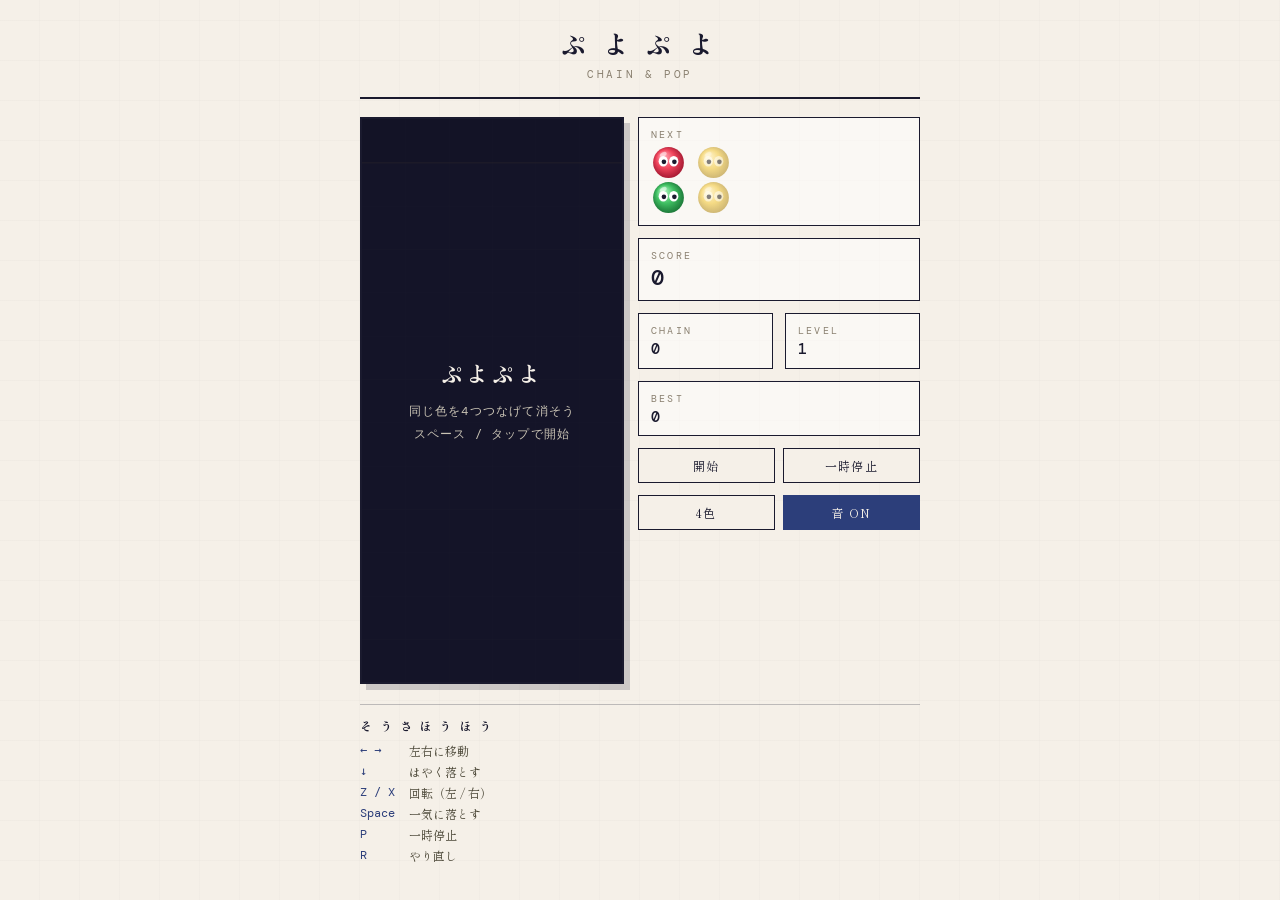
==== puyo.html @ 275ae262 "ぷよぷよをブラウザゲームとして追加 単体で動く puyo.html を追加。6x12 のフィールド（上部に1行の せり上がり領域）で、同色4つ以上の連結を消す標準的なルールを実装。  - 落下ぷよの移" ====
<!DOCTYPE html>
<html lang="ja">
<head>
<meta charset="UTF-8">
<meta name="viewport" content="width=device-width, initial-scale=1.0, user-scalable=no">
<title>ぷよぷよ｜M's 羅針盤</title>
<style>
  @import url('https://fonts.googleapis.com/css2?family=Shippori+Mincho:wght@600;800&family=DM+Mono:wght@400;500&display=swap');

  :root {
    --ink: #1a1a2e;
    --paper: #f5f0e8;
    --gold: #c9963a;
    --indigo: #2c3e7a;
    --muted: #8a8070;
    --field: #141428;
  }

  * { margin: 0; padding: 0; box-sizing: border-box; -webkit-tap-highlight-color: transparent; }

  body {
    font-family: 'Shippori Mincho', serif;
    background: var(--paper);
    color: var(--ink);
    min-height: 100vh;
    padding: 16px 12px 32px;
    overflow-x: hidden;
    touch-action: manipulation;
  }

  body::before {
    content: '';
    position: fixed;
    inset: 0;
    background-image:
      repeating-linear-gradient(0deg, transparent, transparent 39px, rgba(26,26,46,0.04) 40px),
      repeating-linear-gradient(90deg, transparent, transparent 39px, rgba(26,26,46,0.03) 40px);
    pointer-events: none;
    z-index: 0;
  }

  .container { max-width: 560px; margin: 0 auto; position: relative; z-index: 1; }

  .header { text-align: center; padding: 8px 0 16px; border-bottom: 2px solid var(--ink); margin-bottom: 18px; }
  .header h1 { font-size: 26px; font-weight: 800; letter-spacing: 0.18em; }
  .header p { font-size: 11px; color: var(--muted); letter-spacing: 0.24em; margin-top: 6px; font-family: 'DM Mono', monospace; }

  .stage { display: flex; gap: 14px; align-items: flex-start; justify-content: center; }

  .field-wrap {
    position: relative;
    flex: 0 0 auto;
    width: min(58vw, 264px);
    border: 2px solid var(--ink);
    background: var(--field);
    box-shadow: 6px 6px 0 rgba(26,26,46,0.18);
  }
  #field { display: block; width: 100%; height: auto; }

  .overlay {
    position: absolute; inset: 0;
    display: none;
    flex-direction: column; align-items: center; justify-content: center;
    gap: 12px;
    background: rgba(20,20,40,0.86);
    color: var(--paper);
    text-align: center;
    padding: 16px;
  }
  .overlay.show { display: flex; }
  .overlay h2 { font-size: 22px; letter-spacing: 0.16em; font-weight: 800; }
  .overlay .sub { font-size: 12px; font-family: 'DM Mono', monospace; color: #c9c3b4; letter-spacing: 0.1em; line-height: 1.9; }

  .panel { flex: 1 1 auto; min-width: 130px; display: flex; flex-direction: column; gap: 12px; }

  .card { border: 1.5px solid var(--ink); background: rgba(255,255,255,0.5); padding: 10px 12px; }
  .card .label { font-size: 10px; letter-spacing: 0.22em; color: var(--muted); font-family: 'DM Mono', monospace; margin-bottom: 4px; }
  .card .value { font-size: 22px; font-family: 'DM Mono', monospace; font-weight: 500; line-height: 1.1; }
  .card .value.small { font-size: 15px; }

  .next-card { display: flex; align-items: center; gap: 12px; }
  #next { display: block; }

  .row2 { display: flex; gap: 12px; }
  .row2 .card { flex: 1; }

  .btns { display: flex; gap: 8px; flex-wrap: wrap; }
  button {
    font-family: 'Shippori Mincho', serif;
    font-size: 12px; letter-spacing: 0.12em;
    border: 1.5px solid var(--ink); background: var(--paper); color: var(--ink);
    padding: 8px 10px; cursor: pointer; flex: 1;
    transition: background 0.15s, color 0.15s;
  }
  button:hover { background: var(--ink); color: var(--paper); }
  button:active { transform: translateY(1px); }
  button.on { background: var(--indigo); color: var(--paper); border-color: var(--indigo); }

  /* タッチ操作パッド */
  .pad { display: none; margin-top: 18px; gap: 8px; }
  .pad button { font-size: 16px; padding: 14px 0; }
  .pad .wide { flex: 1.4; }
  @media (hover: none), (max-width: 520px) { .pad { display: flex; } }

  @media (max-width: 430px) {
    .stage { gap: 10px; }
    .field-wrap { width: min(54vw, 240px); }
    .panel { min-width: 0; gap: 8px; }
    .card { padding: 8px 9px; }
    .card .label { font-size: 9px; letter-spacing: 0.14em; }
    .card .value { font-size: 19px; }
    .card .value.small { font-size: 14px; }
    .row2 { gap: 8px; }
    button { padding: 7px 4px; font-size: 11px; letter-spacing: 0.06em; }
  }

  .help { margin-top: 20px; border-top: 1px solid rgba(26,26,46,0.25); padding-top: 12px; }
  .help h3 { font-size: 12px; letter-spacing: 0.2em; margin-bottom: 8px; }
  .help dl { display: grid; grid-template-columns: auto 1fr; gap: 4px 14px; font-size: 12px; color: #4a4636; }
  .help dt { font-family: 'DM Mono', monospace; color: var(--indigo); white-space: nowrap; }
</style>
</head>
<body>
<div class="container">
  <div class="header">
    <h1>ぷ よ ぷ よ</h1>
    <p>CHAIN &amp; POP</p>
  </div>

  <div class="stage">
    <div class="field-wrap">
      <canvas id="field"></canvas>
      <div class="overlay show" id="overlay">
        <h2 id="ovTitle">ぷよぷよ</h2>
        <div class="sub" id="ovSub">同じ色を4つつなげて消そう<br>スペース / タップで開始</div>
      </div>
    </div>

    <div class="panel">
      <div class="card next-card">
        <div>
          <div class="label">NEXT</div>
          <canvas id="next"></canvas>
        </div>
      </div>
      <div class="card">
        <div class="label">SCORE</div>
        <div class="value" id="score">0</div>
      </div>
      <div class="row2">
        <div class="card">
          <div class="label">CHAIN</div>
          <div class="value small" id="chain">0</div>
        </div>
        <div class="card">
          <div class="label">LEVEL</div>
          <div class="value small" id="level">1</div>
        </div>
      </div>
      <div class="card">
        <div class="label">BEST</div>
        <div class="value small" id="best">0</div>
      </div>
      <div class="btns">
        <button id="btnStart">開始</button>
        <button id="btnPause">一時停止</button>
      </div>
      <div class="btns">
        <button id="btnColors">4色</button>
        <button id="btnSound">音 ON</button>
      </div>
    </div>
  </div>

  <div class="pad">
    <button data-act="left">←</button>
    <button data-act="rotL">↺</button>
    <button data-act="rotR">↻</button>
    <button data-act="right">→</button>
    <button data-act="drop" class="wide">▼</button>
  </div>

  <div class="help">
    <h3>そ う さ ほ う ほ う</h3>
    <dl>
      <dt>← →</dt><dd>左右に移動</dd>
      <dt>↓</dt><dd>はやく落とす</dd>
      <dt>Z / X</dt><dd>回転（左 / 右）</dd>
      <dt>Space</dt><dd>一気に落とす</dd>
      <dt>P</dt><dd>一時停止</dd>
      <dt>R</dt><dd>やり直し</dd>
    </dl>
  </div>
</div>

<script>
(() => {
  'use strict';

  // ---------------------------------------------------------------- 定数
  const COLS = 6;
  const ROWS = 13;          // 0 行目はせり上がり領域（ゲームオーバー判定の外）
  const SPAWN_X = 2;
  const NEXT_LEN = 2;

  const POP_MS = 420;       // ぷよが消えるアニメーション
  const FALL_SPEED = 26;    // 連鎖落下の速さ（セル/秒）
  const LOCK_MS = 500;      // 接地してから固定されるまでの猶予
  const SOFT_MULT = 20;     // 下キーでの落下倍率

  const DIRS = [ {x:0,y:-1}, {x:1,y:0}, {x:0,y:1}, {x:-1,y:0} ]; // 上右下左

  const COLORS = [
    null,
    { base:'#f0455c', dark:'#98122b', light:'#ff9aa8' }, // 赤
    { base:'#3fbf62', dark:'#166b31', light:'#9ff0b4' }, // 緑
    { base:'#4a86f2', dark:'#1a45a8', light:'#a8c8ff' }, // 青
    { base:'#f0c22a', dark:'#9c7405', light:'#ffe89a' }, // 黄
    { base:'#ac5ce4', dark:'#5f2196', light:'#dfb0ff' }  // 紫
  ];

  // 連鎖ボーナス（連鎖数 - 1 で参照）
  const CHAIN_POWER = [0,8,16,32,64,96,128,160,192,224,256,288,320,352,384,416,448,480,512];
  const COLOR_BONUS = [0,3,6,12,24];                     // 同時に消えた色数 - 1
  const GROUP_BONUS = [0,2,3,4,5,6,7,10];                // 4個消しからの超過分

  // ---------------------------------------------------------------- DOM
  const fieldCv = document.getElementById('field');
  const fctx = fieldCv.getContext('2d');
  const nextCv = document.getElementById('next');
  const nctx = nextCv.getContext('2d');
  const overlay = document.getElementById('overlay');
  const ovTitle = document.getElementById('ovTitle');
  const ovSub = document.getElementById('ovSub');
  const elScore = document.getElementById('score');
  const elChain = document.getElementById('chain');
  const elLevel = document.getElementById('level');
  const elBest = document.getElementById('best');
  const btnStart = document.getElementById('btnStart');
  const btnPause = document.getElementById('btnPause');
  const btnColors = document.getElementById('btnColors');
  const btnSound = document.getElementById('btnSound');

  // ---------------------------------------------------------------- 状態
  let CELL = 34;
  let board = [];           // board[y][x] = 0 | 色番号
  let offset = [];          // 落下アニメーション用のピクセルずれ（負 = 上）
  let popping = [];         // popping[y][x] = true で消滅中

  let mode = 'ready';       // ready | play | resolve | pause | over
  let phase = 'drop';       // resolve 中の内訳: drop | pop
  let pair = null;          // { ax, ay, dir, a, b }
  let queue = [];
  let colorCount = 4;

  let score = 0, chain = 0, maxChain = 0, level = 1, placed = 0;
  let best = Number(localStorage.getItem('puyo.best') || 0);

  let fallTimer = 0, lockTimer = 0, popTimer = 0;
  let softDrop = false;
  let pausedBefore = null;  // 一時停止から戻る先
  let flash = [];           // 連鎖表示のポップアップ
  let soundOn = true;
  let lastTime = 0;

  // ---------------------------------------------------------------- 音
  let audioCtx = null;
  function beep(freq, dur, type, gain) {
    if (!soundOn) return;
    try {
      if (!audioCtx) audioCtx = new (window.AudioContext || window.webkitAudioContext)();
      if (audioCtx.state === 'suspended') audioCtx.resume();
      const osc = audioCtx.createOscillator();
      const g = audioCtx.createGain();
      osc.type = type || 'square';
      osc.frequency.value = freq;
      g.gain.setValueAtTime(gain || 0.05, audioCtx.currentTime);
      g.gain.exponentialRampToValueAtTime(0.0001, audioCtx.currentTime + dur);
      osc.connect(g); g.connect(audioCtx.destination);
      osc.start(); osc.stop(audioCtx.currentTime + dur);
    } catch (e) { /* 音が出せない環境は無視 */ }
  }

  // ---------------------------------------------------------------- 盤面
  function emptyGrid(fill) {
    return Array.from({ length: ROWS }, () => Array.from({ length: COLS }, () => fill));
  }

  function resetBoard() {
    board = emptyGrid(0);
    offset = emptyGrid(0);
    popping = emptyGrid(false);
  }

  function inField(x, y) { return x >= 0 && x < COLS && y >= 0 && y < ROWS; }

  function pairCells(ax, ay, dir) {
    const o = DIRS[dir];
    return [ { x: ax, y: ay }, { x: ax + o.x, y: ay + o.y } ];
  }

  function canPlace(ax, ay, dir) {
    for (const c of pairCells(ax, ay, dir)) {
      if (!inField(c.x, c.y)) return false;
      if (board[c.y][c.x]) return false;
    }
    return true;
  }

  // ---------------------------------------------------------------- ぷよ供給
  function randColor() { return 1 + Math.floor(Math.random() * colorCount); }

  function fillQueue() {
    while (queue.length < NEXT_LEN + 1) queue.push({ a: randColor(), b: randColor() });
  }

  function spawnPair() {
    fillQueue();
    const q = queue.shift();
    fillQueue();
    pair = { ax: SPAWN_X, ay: 1, dir: 0, a: q.a, b: q.b };
    fallTimer = 0;
    lockTimer = 0;
    softDrop = false;
    if (!canPlace(pair.ax, pair.ay, pair.dir)) { gameOver(); return; }
    mode = 'play';
    drawNext();
  }

  // ---------------------------------------------------------------- 操作
  function moveH(dx) {
    if (mode !== 'play' || !pair) return;
    if (canPlace(pair.ax + dx, pair.ay, pair.dir)) {
      pair.ax += dx;
      if (!canPlace(pair.ax, pair.ay + 1, pair.dir)) lockTimer = 0; // 接地猶予をリセット
      beep(440, 0.03, 'square', 0.03);
    }
  }

  function rotate(cw) {
    if (mode !== 'play' || !pair) return;
    const nd = (pair.dir + (cw ? 1 : 3)) % 4;
    const o = DIRS[nd];

    if (canPlace(pair.ax, pair.ay, nd)) {
      pair.dir = nd;
    } else if (canPlace(pair.ax - o.x, pair.ay - o.y, nd)) {
      // 壁蹴り・床蹴り：軸ぷよを子ぷよの反対側へ逃がす
      pair.ax -= o.x; pair.ay -= o.y; pair.dir = nd;
    } else if (canPlace(pair.ax, pair.ay, (pair.dir + 2) % 4)) {
      // 両側が塞がっていればクイックターン
      pair.dir = (pair.dir + 2) % 4;
    } else {
      return;
    }
    if (!canPlace(pair.ax, pair.ay + 1, pair.dir)) lockTimer = 0;
    beep(660, 0.04, 'square', 0.035);
  }

  function stepDown() {
    if (canPlace(pair.ax, pair.ay + 1, pair.dir)) { pair.ay++; return true; }
    return false;
  }

  function hardDrop() {
    if (mode !== 'play' || !pair) return;
    let n = 0;
    while (stepDown()) n++;
    score += n * 2;
    lockPair();
  }

  // ---------------------------------------------------------------- 固定と連鎖
  function lockPair() {
    for (const c of pairCells(pair.ax, pair.ay, pair.dir)) {
      const color = (c.x === pair.ax && c.y === pair.ay) ? pair.a : pair.b;
      if (inField(c.x, c.y)) board[c.y][c.x] = color;
    }
    pair = null;
    placed++;
    level = 1 + Math.floor(placed / 20);
    chain = 0;
    beep(200, 0.06, 'triangle', 0.05);
    mode = 'resolve';
    startFall();
  }

  // 各列を下に詰め、落下距離をアニメーション用のずれとして記録する
  function startFall() {
    let moved = false;
    for (let x = 0; x < COLS; x++) {
      let write = ROWS - 1;
      for (let y = ROWS - 1; y >= 0; y--) {
        if (!board[y][x]) continue;
        if (write !== y) {
          board[write][x] = board[y][x];
          board[y][x] = 0;
          offset[write][x] = offset[y][x] - (write - y) * CELL;
          offset[y][x] = 0;
          moved = true;
        }
        write--;
      }
    }
    phase = 'drop';
    if (!moved) settleFall();
  }

  function fallDone() {
    for (let y = 0; y < ROWS; y++) for (let x = 0; x < COLS; x++) if (offset[y][x] !== 0) return false;
    return true;
  }

  // 4つ以上つながった塊を探す
  function findGroups() {
    const seen = emptyGrid(false);
    const groups = [];
    for (let y = 0; y < ROWS; y++) {
      for (let x = 0; x < COLS; x++) {
        if (seen[y][x] || !board[y][x]) continue;
        const color = board[y][x];
        const stack = [[x, y]];
        const cells = [];
        seen[y][x] = true;
        while (stack.length) {
          const [cx, cy] = stack.pop();
          cells.push([cx, cy]);
          const nb = [[cx+1,cy],[cx-1,cy],[cx,cy+1],[cx,cy-1]];
          for (const [nx, ny] of nb) {
            if (!inField(nx, ny) || seen[ny][nx]) continue;
            if (board[ny][nx] !== color) continue;
            seen[ny][nx] = true;
            stack.push([nx, ny]);
          }
        }
        // 0 行目（せり上がり領域）だけの塊は消えない扱いにはせず、通常どおり判定する
        if (cells.length >= 4) groups.push({ color, cells });
      }
    }
    return groups;
  }

  // 落下が終わった時点で消える塊があるか調べる
  function settleFall() {
    const groups = findGroups();
    if (groups.length === 0) { endResolve(); return; }

    chain++;
    maxChain = Math.max(maxChain, chain);

    let cleared = 0;
    let groupBonus = 0;
    const colors = new Set();
    for (const g of groups) {
      cleared += g.cells.length;
      colors.add(g.color);
      const over = Math.min(g.cells.length - 4, GROUP_BONUS.length - 1);
      groupBonus += GROUP_BONUS[Math.max(0, over)];
      for (const [x, y] of g.cells) popping[y][x] = true;
    }

    const cp = CHAIN_POWER[Math.min(chain - 1, CHAIN_POWER.length - 1)];
    const cb = COLOR_BONUS[Math.min(colors.size - 1, COLOR_BONUS.length - 1)];
    const bonus = Math.max(1, Math.min(999, cp + cb + groupBonus));
    score += 10 * cleared * bonus;

    if (chain >= 2) addFlash(chain + ' 連鎖!');
    beep(300 + chain * 90, 0.12, 'square', 0.06);

    phase = 'pop';
    popTimer = 0;
    updateHud();
  }

  function finishPop() {
    for (let y = 0; y < ROWS; y++) {
      for (let x = 0; x < COLS; x++) {
        if (popping[y][x]) { popping[y][x] = false; board[y][x] = 0; }
      }
    }
    startFall();
  }

  function endResolve() {
    // 全消しボーナス
    let any = false;
    for (let y = 0; y < ROWS && !any; y++) for (let x = 0; x < COLS; x++) if (board[y][x]) { any = true; break; }
    if (!any && placed > 0) {
      score += 3600;
      addFlash('全 消 し!');
      beep(880, 0.2, 'sine', 0.07);
    }
    updateHud();
    spawnPair();
  }

  function gameOver() {
    mode = 'over';
    pair = null;
    if (score > best) { best = score; localStorage.setItem('puyo.best', String(best)); }
    updateHud();
    ovTitle.textContent = 'ゲームオーバー';
    ovSub.innerHTML = 'SCORE ' + score + ' / 最大 ' + maxChain + ' 連鎖<br>スペース / タップでもう一度';
    overlay.classList.add('show');
    beep(160, 0.5, 'sawtooth', 0.05);
  }

  // ---------------------------------------------------------------- 表示更新
  function addFlash(text) {
    flash.push({ text, t: 0 });
  }

  function updateHud() {
    elScore.textContent = score;
    elChain.textContent = chain;
    elLevel.textContent = level;
    elBest.textContent = Math.max(best, score);
  }

  function dropInterval() {
    const base = Math.max(70, 800 * Math.pow(0.86, level - 1));
    return softDrop ? base / SOFT_MULT : base;
  }

  // ---------------------------------------------------------------- ループ
  function tick(now) {
    const dt = Math.min(64, now - lastTime || 16);
    lastTime = now;

    if (mode === 'play' && pair) {
      fallTimer += dt;
      const iv = dropInterval();
      while (fallTimer >= iv) {
        fallTimer -= iv;
        if (stepDown()) { if (softDrop) score += 1; }
        else break;
      }
      if (!canPlace(pair.ax, pair.ay + 1, pair.dir)) {
        lockTimer += dt;
        if (lockTimer >= LOCK_MS || softDrop) lockPair();
      } else {
        lockTimer = 0;
      }
    } else if (mode === 'resolve') {
      if (phase === 'drop') {
        const step = FALL_SPEED * CELL * dt / 1000;
        for (let y = 0; y < ROWS; y++) {
          for (let x = 0; x < COLS; x++) {
            if (offset[y][x] < 0) offset[y][x] = Math.min(0, offset[y][x] + step);
          }
        }
        if (fallDone()) settleFall();
      } else if (phase === 'pop') {
        popTimer += dt;
        if (popTimer >= POP_MS) finishPop();
      }
    }

    for (let i = flash.length - 1; i >= 0; i--) {
      flash[i].t += dt;
      if (flash[i].t > 1100) flash.splice(i, 1);
    }

    render();
    requestAnimationFrame(tick);
  }

  // ---------------------------------------------------------------- 描画
  function roundRect(ctx, x, y, w, h, r) {
    ctx.beginPath();
    ctx.moveTo(x + r, y);
    ctx.arcTo(x + w, y, x + w, y + h, r);
    ctx.arcTo(x + w, y + h, x, y + h, r);
    ctx.arcTo(x, y + h, x, y, r);
    ctx.arcTo(x, y, x + w, y, r);
    ctx.closePath();
  }

  // conn: {u,d,l,r} つながっている方向へ本体を伸ばす
  function drawPuyo(ctx, px, py, size, color, conn, alpha, scale) {
    const c = COLORS[color];
    if (!c) return;
    const s = size * (scale === undefined ? 1 : scale);
    const cx = px + size / 2;
    const cy = py + size / 2;
    const r = s * 0.44;

    ctx.save();
    ctx.globalAlpha = alpha === undefined ? 1 : alpha;

    // つながり部分
    if (conn && s === size) {
      ctx.fillStyle = c.base;
      const t = size * 0.62, h = size * 0.55;
      if (conn.u) { roundRect(ctx, cx - t/2, cy - size*0.62, t, h, 3); ctx.fill(); }
      if (conn.d) { roundRect(ctx, cx - t/2, cy + size*0.07, t, h, 3); ctx.fill(); }
      if (conn.l) { roundRect(ctx, cx - size*0.62, cy - t/2, h, t, 3); ctx.fill(); }
      if (conn.r) { roundRect(ctx, cx + size*0.07, cy - t/2, h, t, 3); ctx.fill(); }
    }

    // 本体
    const grad = ctx.createRadialGradient(cx - r*0.35, cy - r*0.4, r*0.15, cx, cy, r*1.15);
    grad.addColorStop(0, c.light);
    grad.addColorStop(0.45, c.base);
    grad.addColorStop(1, c.dark);
    ctx.fillStyle = grad;
    ctx.beginPath();
    ctx.arc(cx, cy, r, 0, Math.PI * 2);
    ctx.fill();

    // 目
    const er = r * 0.30, ex = r * 0.34, ey = -r * 0.08;
    ctx.fillStyle = '#fff';
    ctx.beginPath(); ctx.ellipse(cx - ex, cy + ey, er, er * 1.12, 0, 0, Math.PI * 2); ctx.fill();
    ctx.beginPath(); ctx.ellipse(cx + ex, cy + ey, er, er * 1.12, 0, 0, Math.PI * 2); ctx.fill();
    ctx.fillStyle = '#1a1a2e';
    ctx.beginPath(); ctx.arc(cx - ex + er*0.14, cy + ey + er*0.12, er * 0.5, 0, Math.PI * 2); ctx.fill();
    ctx.beginPath(); ctx.arc(cx + ex + er*0.14, cy + ey + er*0.12, er * 0.5, 0, Math.PI * 2); ctx.fill();

    // ハイライト
    ctx.fillStyle = 'rgba(255,255,255,0.5)';
    ctx.beginPath(); ctx.ellipse(cx - r*0.34, cy - r*0.52, r*0.24, r*0.14, -0.5, 0, Math.PI * 2); ctx.fill();

    ctx.restore();
  }

  function connectionsAt(x, y) {
    const color = board[y][x];
    const same = (nx, ny) =>
      inField(nx, ny) && board[ny][nx] === color &&
      popping[ny][nx] === popping[y][x] &&
      offset[ny][nx] === offset[y][x];
    return { u: same(x, y-1), d: same(x, y+1), l: same(x-1, y), r: same(x+1, y) };
  }

  function landingY() {
    let y = pair.ay;
    while (canPlace(pair.ax, y + 1, pair.dir)) y++;
    return y;
  }

  function render() {
    const W = COLS * CELL, H = ROWS * CELL;
    fctx.clearRect(0, 0, W, H);

    // 背景（0 行目はせり上がり領域として暗く）
    fctx.fillStyle = '#141428';
    fctx.fillRect(0, CELL, W, H - CELL);
    fctx.fillStyle = '#0c0c1a';
    fctx.fillRect(0, 0, W, CELL);

    // 方眼
    fctx.strokeStyle = 'rgba(255,255,255,0.05)';
    fctx.lineWidth = 1;
    for (let x = 1; x < COLS; x++) {
      fctx.beginPath(); fctx.moveTo(x * CELL + 0.5, 0); fctx.lineTo(x * CELL + 0.5, H); fctx.stroke();
    }
    for (let y = 2; y < ROWS; y++) {
      fctx.beginPath(); fctx.moveTo(0, y * CELL + 0.5); fctx.lineTo(W, y * CELL + 0.5); fctx.stroke();
    }
    fctx.strokeStyle = 'rgba(201,150,58,0.5)';
    fctx.beginPath(); fctx.moveTo(0, CELL + 0.5); fctx.lineTo(W, CELL + 0.5); fctx.stroke();

    // 落下予測
    if (mode === 'play' && pair) {
      const gy = landingY();
      if (gy !== pair.ay) {
        for (const c of pairCells(pair.ax, gy, pair.dir)) {
          if (c.y < 0) continue;
          fctx.save();
          fctx.globalAlpha = 0.22;
          fctx.strokeStyle = '#f5f0e8';
          fctx.lineWidth = 2;
          fctx.beginPath();
          fctx.arc(c.x * CELL + CELL/2, c.y * CELL + CELL/2, CELL * 0.4, 0, Math.PI * 2);
          fctx.stroke();
          fctx.restore();
        }
      }
    }

    // 盤面のぷよ
    const popT = popTimer / POP_MS;
    for (let y = 0; y < ROWS; y++) {
      for (let x = 0; x < COLS; x++) {
        const color = board[y][x];
        if (!color) continue;
        const px = x * CELL, py = y * CELL + offset[y][x];
        if (popping[y][x]) {
          if (popT < 0.55) {
            // 点滅
            const on = Math.floor(popT / 0.09) % 2 === 0;
            drawPuyo(fctx, px, py, CELL, color, null, 1, 1);
            if (!on) {
              fctx.save();
              fctx.globalAlpha = 0.75;
              fctx.fillStyle = '#fff';
              fctx.beginPath();
              fctx.arc(px + CELL/2, py + CELL/2, CELL * 0.44, 0, Math.PI * 2);
              fctx.fill();
              fctx.restore();
            }
          } else {
            const k = (popT - 0.55) / 0.45;
            drawPuyo(fctx, px, py, CELL, color, null, 1 - k, 1 - k * 0.85);
          }
        } else {
          drawPuyo(fctx, px, py, CELL, color, connectionsAt(x, y), 1, 1);
        }
      }
    }

    // 操作中のぷよ
    if (pair) {
      const cells = pairCells(pair.ax, pair.ay, pair.dir);
      const cols = [pair.a, pair.b];
      for (let i = 0; i < 2; i++) {
        const c = cells[i];
        if (c.y < 0) continue;
        drawPuyo(fctx, c.x * CELL, c.y * CELL, CELL, cols[i], null, 1, 1);
      }
    }

    // 連鎖・全消し表示
    for (const f of flash) {
      const k = f.t / 1100;
      fctx.save();
      fctx.globalAlpha = Math.max(0, 1 - Math.pow(k, 3));
      fctx.textAlign = 'center';
      fctx.textBaseline = 'middle';
      fctx.font = '800 ' + Math.round(CELL * 0.86) + 'px "Shippori Mincho", serif';
      const ty = H * 0.42 - k * CELL * 1.6;
      fctx.lineWidth = Math.max(3, CELL * 0.12);
      fctx.strokeStyle = '#1a1a2e';
      fctx.strokeText(f.text, W / 2, ty);
      fctx.fillStyle = '#f0c22a';
      fctx.fillText(f.text, W / 2, ty);
      fctx.restore();
    }
  }

  function drawNext() {
    const s = Math.round(CELL * 0.8);
    const w = s * NEXT_LEN + 10 * (NEXT_LEN - 1);
    const h = s * 2;
    setupCanvas(nextCv, nctx, w, h);
    nctx.clearRect(0, 0, w, h);
    for (let i = 0; i < NEXT_LEN && i < queue.length; i++) {
      const q = queue[i];
      const x = i * (s + 10);
      const a = i === 0 ? 1 : 0.55;
      drawPuyo(nctx, x, 0, s, q.b, null, a, 1);
      drawPuyo(nctx, x, s, s, q.a, null, a, 1);
    }
  }

  // ---------------------------------------------------------------- レイアウト
  function setupCanvas(cv, ctx, w, h) {
    const dpr = window.devicePixelRatio || 1;
    cv.width = Math.round(w * dpr);
    cv.height = Math.round(h * dpr);
    cv.style.width = w + 'px';
    cv.style.height = h + 'px';
    ctx.setTransform(dpr, 0, 0, dpr, 0, 0);
  }

  function layout() {
    const wrap = fieldCv.parentElement;
    const w = wrap.clientWidth || 200;
    CELL = Math.max(18, w / COLS);   // CSS 幅にぴったり合わせる（整数でなくてよい）
    const dpr = window.devicePixelRatio || 1;
    fieldCv.width = Math.round(CELL * COLS * dpr);
    fieldCv.height = Math.round(CELL * ROWS * dpr);
    fctx.setTransform(dpr, 0, 0, dpr, 0, 0);
    // ずれはピクセル単位なのでサイズが変わったら落下中の分は着地させる
    for (let y = 0; y < ROWS; y++) for (let x = 0; x < COLS; x++) offset[y][x] = 0;
    drawNext();
    render();
  }

  // ---------------------------------------------------------------- ゲーム制御
  function startGame() {
    resetBoard();
    queue = [];
    fillQueue();
    score = 0; chain = 0; maxChain = 0; level = 1; placed = 0;
    flash = [];
    popTimer = 0;
    overlay.classList.remove('show');
    updateHud();
    spawnPair();
  }

  function togglePause() {
    if (mode === 'pause') {
      mode = pausedBefore || 'play';
      pausedBefore = null;
      overlay.classList.remove('show');
    } else if (mode === 'play' || mode === 'resolve') {
      pausedBefore = mode;
      mode = 'pause';
      ovTitle.textContent = '一時停止';
      ovSub.innerHTML = 'P / タップで再開';
      overlay.classList.add('show');
    }
  }

  function primaryAction() {
    if (mode === 'ready' || mode === 'over') startGame();
    else if (mode === 'pause') togglePause();
    else hardDrop();
  }

  // ---------------------------------------------------------------- 入力
  document.addEventListener('keydown', (e) => {
    const k = e.key;
    if (['ArrowLeft','ArrowRight','ArrowDown','ArrowUp',' ','Spacebar'].includes(k)) e.preventDefault();
    switch (k) {
      case 'ArrowLeft':  moveH(-1); break;
      case 'ArrowRight': moveH(1); break;
      case 'ArrowDown':  softDrop = true; break;
      case 'ArrowUp':
      case 'x': case 'X': rotate(true); break;
      case 'z': case 'Z': rotate(false); break;
      case ' ': case 'Spacebar': primaryAction(); break;
      case 'p': case 'P': togglePause(); break;
      case 'r': case 'R': startGame(); break;
    }
  });

  document.addEventListener('keyup', (e) => {
    if (e.key === 'ArrowDown') softDrop = false;
  });

  overlay.addEventListener('click', primaryAction);

  btnStart.addEventListener('click', startGame);
  btnPause.addEventListener('click', togglePause);
  btnColors.addEventListener('click', () => {
    colorCount = colorCount === 4 ? 5 : 4;
    btnColors.textContent = colorCount + '色';
    startGame();
  });
  btnSound.addEventListener('click', () => {
    soundOn = !soundOn;
    btnSound.textContent = soundOn ? '音 ON' : '音 OFF';
    btnSound.classList.toggle('on', soundOn);
    if (soundOn) beep(660, 0.06, 'sine', 0.05);
  });
  btnSound.classList.add('on');

  // タッチパッド
  document.querySelectorAll('.pad button').forEach((b) => {
    const act = b.dataset.act;
    const fire = (e) => {
      e.preventDefault();
      if (mode === 'ready' || mode === 'over' || mode === 'pause') { primaryAction(); return; }
      if (act === 'left') moveH(-1);
      else if (act === 'right') moveH(1);
      else if (act === 'rotL') rotate(false);
      else if (act === 'rotR') rotate(true);
      else if (act === 'drop') hardDrop();
    };
    b.addEventListener('touchstart', fire, { passive: false });
    b.addEventListener('click', fire);
  });

  // フィールドのスワイプ操作
  let touchStart = null;
  fieldCv.addEventListener('touchstart', (e) => {
    const t = e.touches[0];
    touchStart = { x: t.clientX, y: t.clientY, time: Date.now(), moved: false };
  }, { passive: true });
  fieldCv.addEventListener('touchmove', (e) => {
    if (!touchStart || mode !== 'play') return;
    const t = e.touches[0];
    const dx = t.clientX - touchStart.x;
    const dy = t.clientY - touchStart.y;
    if (Math.abs(dx) > CELL * 0.8 && Math.abs(dx) > Math.abs(dy)) {
      moveH(dx > 0 ? 1 : -1);
      touchStart.x = t.clientX;
      touchStart.moved = true;
    } else if (dy > CELL * 1.2) {
      softDrop = true;
      touchStart.moved = true;
    }
  }, { passive: true });
  fieldCv.addEventListener('touchend', () => {
    softDrop = false;
    if (touchStart && !touchStart.moved && Date.now() - touchStart.time < 250) {
      if (mode === 'play') rotate(true); else primaryAction();
    }
    touchStart = null;
  }, { passive: true });

  window.addEventListener('resize', layout);

  // ---------------------------------------------------------------- 起動
  resetBoard();
  fillQueue();
  layout();
  updateHud();
  requestAnimationFrame((t) => { lastTime = t; tick(t); });
})();
</script>
</body>
</html>
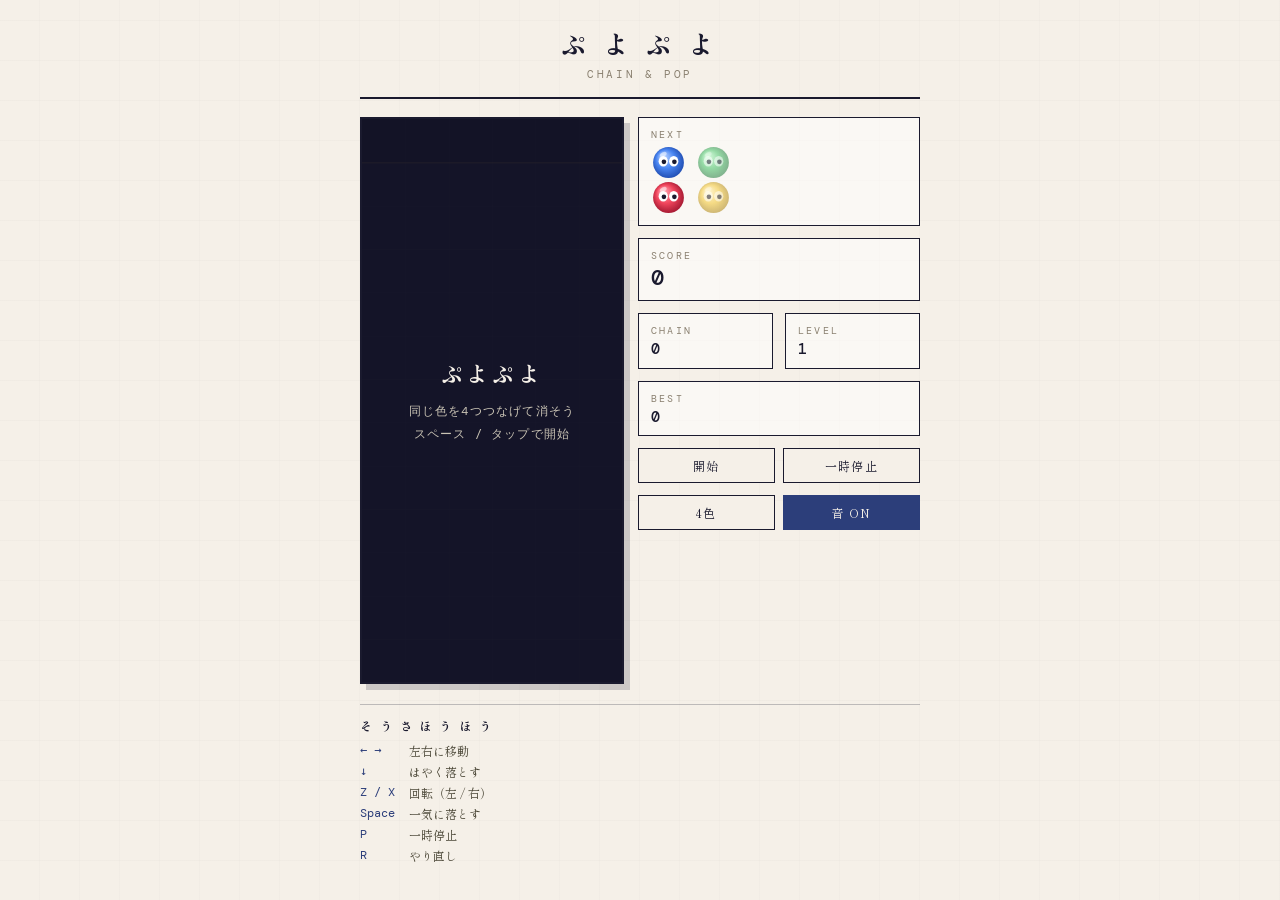
==== commit b8062166: "埋め込み表示でゲームが起動しない問題を修正 サンドボックス化された iframe 内では localStorage へのアクセスが SecurityError を投げ、初期化中のスクリプト全体が停止し" ====
--- a/puyo.html
+++ b/puyo.html
@@ -253,8 +253,14 @@
   let queue = [];
   let colorCount = 4;
 
+  // iframe 内などでは localStorage が例外を投げることがあるので必ず包む
+  const store = {
+    get(key) { try { return localStorage.getItem(key); } catch (e) { return null; } },
+    set(key, val) { try { localStorage.setItem(key, val); } catch (e) { /* 保存できなくても続行 */ } }
+  };
+
   let score = 0, chain = 0, maxChain = 0, level = 1, placed = 0;
-  let best = Number(localStorage.getItem('puyo.best') || 0);
+  let best = Number(store.get('puyo.best') || 0);
 
   let fallTimer = 0, lockTimer = 0, popTimer = 0;
   let softDrop = false;
@@ -497,7 +503,7 @@
   function gameOver() {
     mode = 'over';
     pair = null;
-    if (score > best) { best = score; localStorage.setItem('puyo.best', String(best)); }
+    if (score > best) { best = score; store.set('puyo.best', String(best)); }
     updateHud();
     ovTitle.textContent = 'ゲームオーバー';
     ovSub.innerHTML = 'SCORE ' + score + ' / 最大 ' + maxChain + ' 連鎖<br>スペース / タップでもう一度';
@@ -832,6 +838,9 @@
     if (e.key === 'ArrowDown') softDrop = false;
   });
 
+  // iframe に埋め込まれている場合、クリックで自分にフォーカスを移さないとキー入力が届かない
+  document.addEventListener('pointerdown', () => { try { window.focus(); } catch (e) {} });
+
   overlay.addEventListener('click', primaryAction);
 
   btnStart.addEventListener('click', startGame);
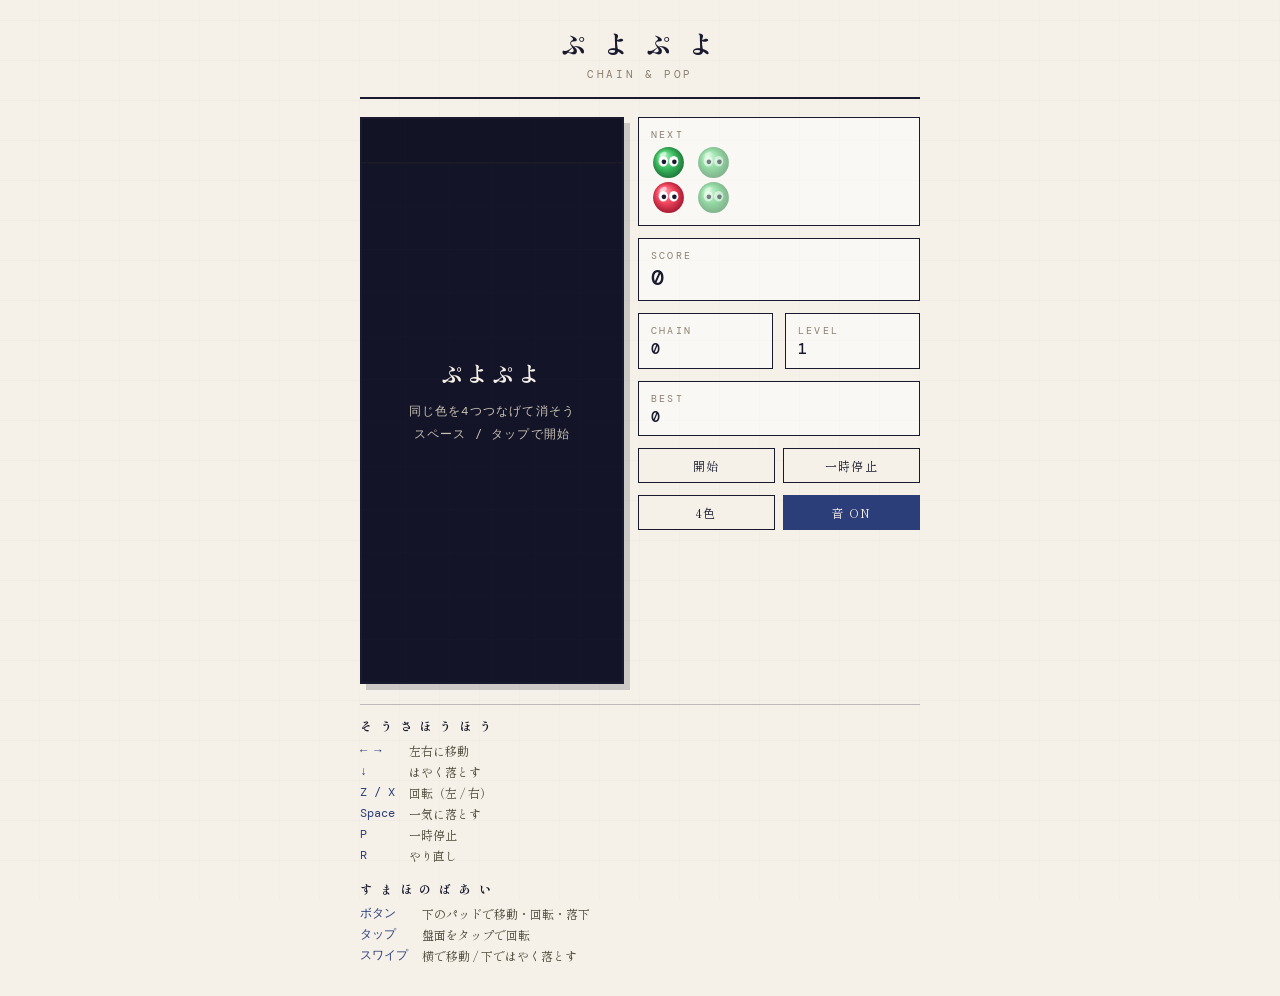
==== commit 0daa49f9: "スマホ操作の調整 - 盤面に touch-action: none を指定し、下スワイプ（高速落下）で   ページがスクロールしてしまわないようにする - 操作説明にタッチ操作の項目を追加  Co-A" ====
--- a/puyo.html
+++ b/puyo.html
@@ -55,7 +55,8 @@
     background: var(--field);
     box-shadow: 6px 6px 0 rgba(26,26,46,0.18);
   }
-  #field { display: block; width: 100%; height: auto; }
+  /* 盤面上のスワイプでページが動かないようにする */
+  #field { display: block; width: 100%; height: auto; touch-action: none; }
 
   .overlay {
     position: absolute; inset: 0;
@@ -190,6 +191,12 @@
       <dt>P</dt><dd>一時停止</dd>
       <dt>R</dt><dd>やり直し</dd>
     </dl>
+    <h3 style="margin-top:16px">す ま ほ の ば あ い</h3>
+    <dl>
+      <dt>ボタン</dt><dd>下のパッドで移動・回転・落下</dd>
+      <dt>タップ</dt><dd>盤面をタップで回転</dd>
+      <dt>スワイプ</dt><dd>横で移動 / 下ではやく落とす</dd>
+    </dl>
   </div>
 </div>
 
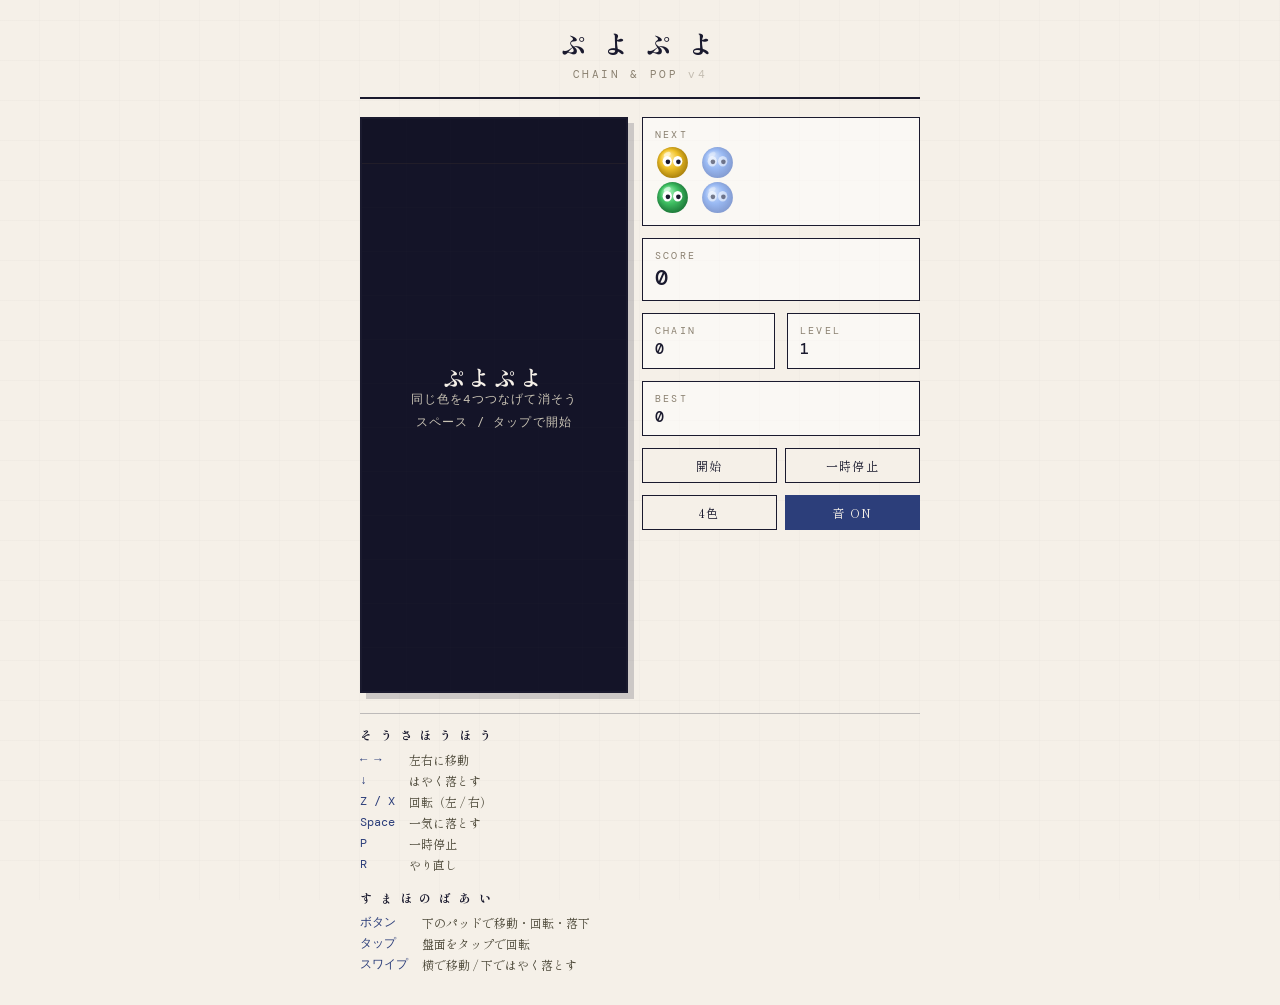
==== commit 927f120d: "一部の環境で盤面が描画されず開始できない問題を修正 iOS のファイルプレビューなど特殊な表示環境で、盤面の canvas が 高さ 0 に潰れて何も表示されず、開始もできない状態になっていた。 ca" ====
--- a/puyo.html
+++ b/puyo.html
@@ -47,16 +47,17 @@
 
   .stage { display: flex; gap: 14px; align-items: flex-start; justify-content: center; }
 
+  /* 幅は JS が canvas に直接指定する（親の実測値に依存させない） */
   .field-wrap {
     position: relative;
     flex: 0 0 auto;
-    width: min(58vw, 264px);
     border: 2px solid var(--ink);
     background: var(--field);
     box-shadow: 6px 6px 0 rgba(26,26,46,0.18);
+    line-height: 0;
   }
   /* 盤面上のスワイプでページが動かないようにする */
-  #field { display: block; width: 100%; height: auto; touch-action: none; }
+  #field { display: block; touch-action: none; }
 
   .overlay {
     position: absolute; inset: 0;
@@ -105,7 +106,6 @@
 
   @media (max-width: 430px) {
     .stage { gap: 10px; }
-    .field-wrap { width: min(54vw, 240px); }
     .panel { min-width: 0; gap: 8px; }
     .card { padding: 8px 9px; }
     .card .label { font-size: 9px; letter-spacing: 0.14em; }
@@ -122,10 +122,24 @@
 </style>
 </head>
 <body>
+<script>
+// 何かの理由でゲームが起動しなかったとき、黙って固まらずに画面へ理由を出す
+window.addEventListener('error', function (e) {
+  try {
+    var ov = document.getElementById('overlay');
+    var t = document.getElementById('ovTitle');
+    var s = document.getElementById('ovSub');
+    if (!ov || !t || !s) return;
+    t.textContent = '起動できませんでした';
+    s.textContent = (e.message || 'unknown error') + ' (' + (e.lineno || '?') + ')';
+    ov.classList.add('show');
+  } catch (_) {}
+});
+</script>
 <div class="container">
   <div class="header">
     <h1>ぷ よ ぷ よ</h1>
-    <p>CHAIN &amp; POP</p>
+    <p>CHAIN &amp; POP <span style="opacity:0.45">v4</span></p>
   </div>
 
   <div class="stage">
@@ -777,14 +791,27 @@
     ctx.setTransform(dpr, 0, 0, dpr, 0, 0);
   }
 
+  // セルの大きさはビューポートから直接決める。
+  // 親要素の実測値に頼ると、レイアウト確定前に呼ばれた環境（一部の
+  // アプリ内ブラウザやファイルプレビュー）で 0 になり盤面が潰れるため。
   function layout() {
-    const wrap = fieldCv.parentElement;
-    const w = wrap.clientWidth || 200;
-    CELL = Math.max(18, w / COLS);   // CSS 幅にぴったり合わせる（整数でなくてよい）
-    const dpr = window.devicePixelRatio || 1;
-    fieldCv.width = Math.round(CELL * COLS * dpr);
-    fieldCv.height = Math.round(CELL * ROWS * dpr);
+    const vw = Math.max(240, document.documentElement.clientWidth || window.innerWidth || 360);
+    const vh = Math.max(320, window.innerHeight || document.documentElement.clientHeight || 640);
+
+    const avail = Math.min(vw - 24, 560);
+    const fieldW = vw < 520 ? avail * 0.55 : Math.min(264, avail * 0.5);
+    const byH = vh * 0.72 / ROWS;
+    CELL = Math.max(16, Math.min(46, Math.floor(Math.min(fieldW / COLS, byH))));
+
+    const dpr = Math.min(3, window.devicePixelRatio || 1);
+    const cssW = CELL * COLS, cssH = CELL * ROWS;
+    fieldCv.width = Math.round(cssW * dpr);
+    fieldCv.height = Math.round(cssH * dpr);
+    // CSS 側の高さも必ず明示する（height:auto の解釈に依存しない）
+    fieldCv.style.width = cssW + 'px';
+    fieldCv.style.height = cssH + 'px';
     fctx.setTransform(dpr, 0, 0, dpr, 0, 0);
+
     // ずれはピクセル単位なのでサイズが変わったら落下中の分は着地させる
     for (let y = 0; y < ROWS; y++) for (let x = 0; x < COLS; x++) offset[y][x] = 0;
     drawNext();
@@ -910,6 +937,11 @@
   }, { passive: true });
 
   window.addEventListener('resize', layout);
+  window.addEventListener('orientationchange', layout);
+  // 表示が確定するのが遅い環境向けに、少し待ってから測り直す
+  window.addEventListener('load', layout);
+  setTimeout(layout, 300);
+  setTimeout(layout, 1200);
 
   // ---------------------------------------------------------------- 起動
   resetBoard();
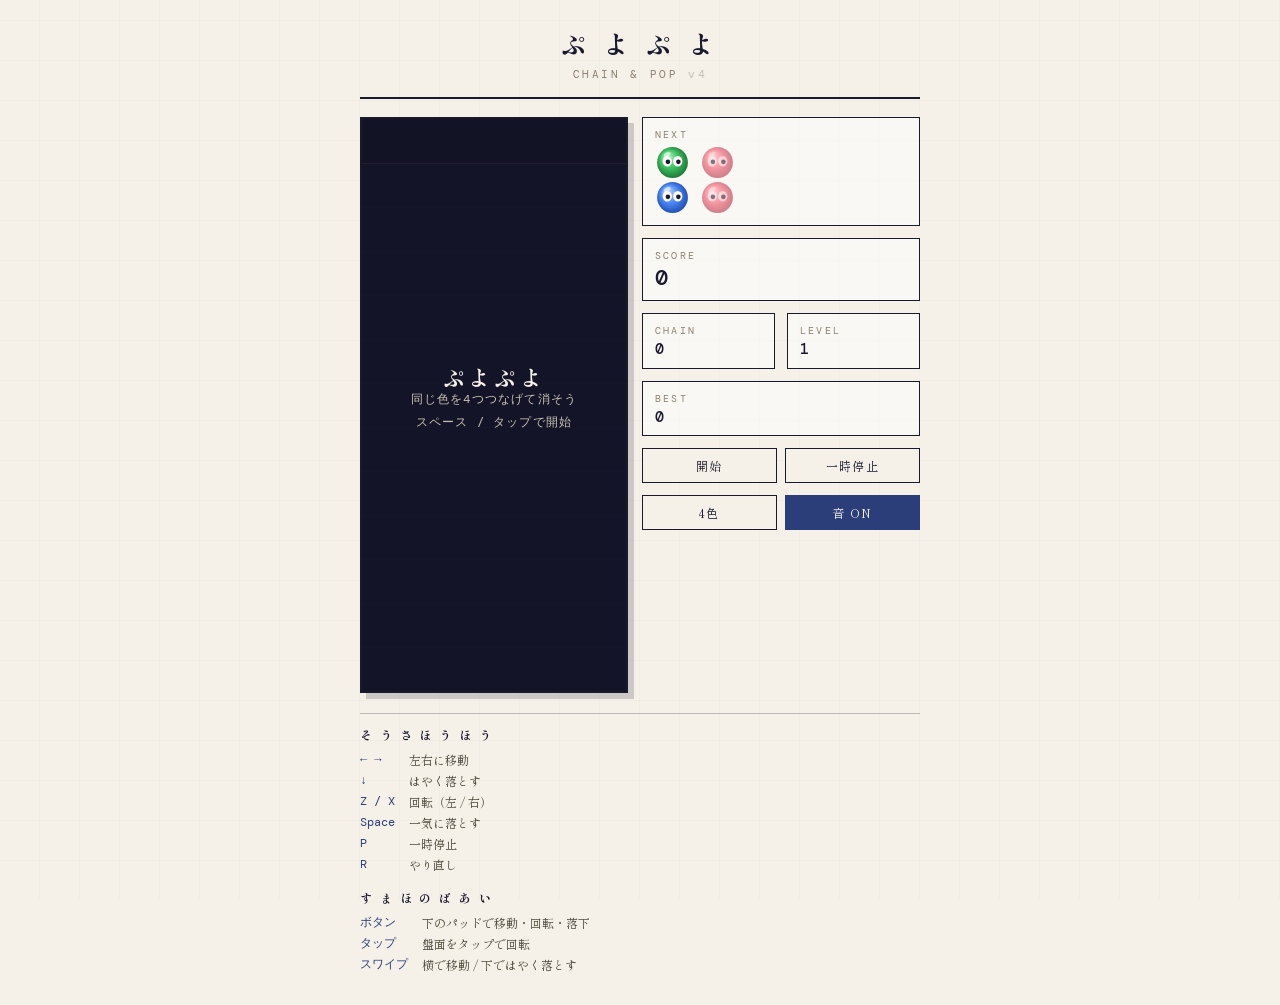
==== commit 4db7bf77: "JS が実行されない環境で理由が分かるようにする 一部のアプリ内ファイルプレビューは HTML と CSS だけを描画し JavaScript を実行しないため、盤面が出ず開始もできない状態になる。 " ====
--- a/puyo.html
+++ b/puyo.html
@@ -40,6 +40,14 @@
   }
 
   .container { max-width: 560px; margin: 0 auto; position: relative; z-index: 1; }
+
+  .noscript {
+    position: relative; z-index: 2;
+    max-width: 560px; margin: 0 auto 16px;
+    border: 2px solid var(--bad, #8b2020);
+    background: #fff4f0; color: #6b1a1a;
+    padding: 14px 16px; font-size: 13px; line-height: 1.8;
+  }
 
   .header { text-align: center; padding: 8px 0 16px; border-bottom: 2px solid var(--ink); margin-bottom: 18px; }
   .header h1 { font-size: 26px; font-weight: 800; letter-spacing: 0.18em; }
@@ -136,6 +144,14 @@
   } catch (_) {}
 });
 </script>
+<noscript>
+  <div class="noscript">
+    <strong>このビューアーは JavaScript を実行しません。</strong>
+    ぷよぷよは動かせません。ファイルを保存してから Safari や Chrome などの
+    ブラウザで開いてください。
+  </div>
+</noscript>
+
 <div class="container">
   <div class="header">
     <h1>ぷ よ ぷ よ</h1>
@@ -146,8 +162,9 @@
     <div class="field-wrap">
       <canvas id="field"></canvas>
       <div class="overlay show" id="overlay">
-        <h2 id="ovTitle">ぷよぷよ</h2>
-        <div class="sub" id="ovSub">同じ色を4つつなげて消そう<br>スペース / タップで開始</div>
+        <!-- この文言は起動時に JS が書き換える。出たままなら JS が動いていない -->
+        <h2 id="ovTitle">読み込み中…</h2>
+        <div class="sub" id="ovSub">この表示のまま変わらない場合は、<br>ブラウザで開き直してください</div>
       </div>
     </div>
 
@@ -755,7 +772,7 @@
       fctx.globalAlpha = Math.max(0, 1 - Math.pow(k, 3));
       fctx.textAlign = 'center';
       fctx.textBaseline = 'middle';
-      fctx.font = '800 ' + Math.round(CELL * 0.86) + 'px "Shippori Mincho", serif';
+      fctx.font = '800 ' + Math.round(CELL * 0.86) + 'px "Hiragino Mincho ProN", "Yu Mincho", "Shippori Mincho", serif';
       const ty = H * 0.42 - k * CELL * 1.6;
       fctx.lineWidth = Math.max(3, CELL * 0.12);
       fctx.strokeStyle = '#1a1a2e';
@@ -944,9 +961,16 @@
   setTimeout(layout, 1200);
 
   // ---------------------------------------------------------------- 起動
+  function showReady() {
+    ovTitle.textContent = 'ぷよぷよ';
+    ovSub.innerHTML = '同じ色を4つつなげて消そう<br>スペース / タップで開始';
+    overlay.classList.add('show');
+  }
+
   resetBoard();
   fillQueue();
   layout();
+  showReady();
   updateHud();
   requestAnimationFrame((t) => { lastTime = t; tick(t); });
 })();
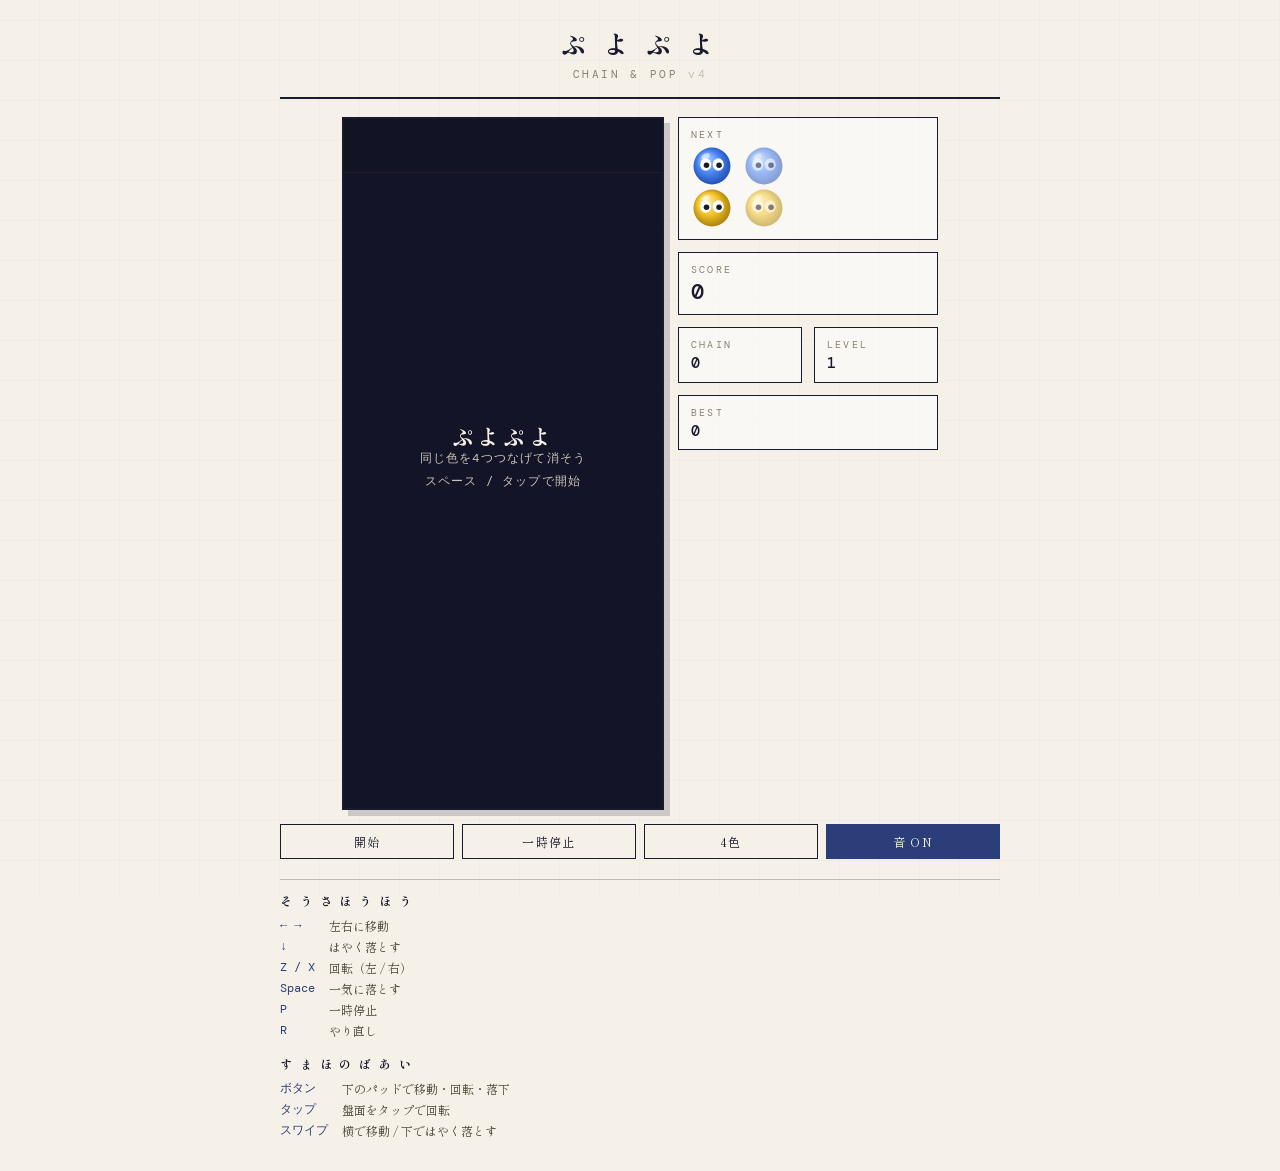
==== commit 5d13ea80: "盤面を大きくする 狭い画面では横に並んでいたパネルが盤面の幅を圧迫していたため、 数値表示を上部の帯に組み替えて盤面に横幅を明け渡す。  - 560px 未満では縦積みにし、NEXT/SCORE/CH" ====
--- a/puyo.html
+++ b/puyo.html
@@ -41,6 +41,12 @@
 
   .container { max-width: 560px; margin: 0 auto; position: relative; z-index: 1; }
 
+  /* 広い画面では盤面をさらに大きく取れるよう、器ごと広げる */
+  @media (min-width: 561px) {
+    .container { max-width: 720px; }
+    .panel { max-width: 260px; }
+  }
+
   .noscript {
     position: relative; z-index: 2;
     max-width: 560px; margin: 0 auto 16px;
@@ -94,7 +100,7 @@
   .row2 { display: flex; gap: 12px; }
   .row2 .card { flex: 1; }
 
-  .btns { display: flex; gap: 8px; flex-wrap: wrap; }
+  .controls { display: flex; gap: 8px; margin-top: 14px; }
   button {
     font-family: 'Shippori Mincho', serif;
     font-size: 12px; letter-spacing: 0.12em;
@@ -107,20 +113,33 @@
   button.on { background: var(--indigo); color: var(--paper); border-color: var(--indigo); }
 
   /* タッチ操作パッド */
-  .pad { display: none; margin-top: 18px; gap: 8px; }
+  .pad { display: none; margin-top: 14px; gap: 8px; }
   .pad button { font-size: 16px; padding: 14px 0; }
   .pad .wide { flex: 1.4; }
-  @media (hover: none), (max-width: 520px) { .pad { display: flex; } }
-
-  @media (max-width: 430px) {
-    .stage { gap: 10px; }
-    .panel { min-width: 0; gap: 8px; }
-    .card { padding: 8px 9px; }
-    .card .label { font-size: 9px; letter-spacing: 0.14em; }
-    .card .value { font-size: 19px; }
-    .card .value.small { font-size: 14px; }
-    .row2 { gap: 8px; }
-    button { padding: 7px 4px; font-size: 11px; letter-spacing: 0.06em; }
+  @media (hover: none), (max-width: 560px) { .pad { display: flex; } }
+
+  /* 狭い画面では横のパネルを上部の帯に組み替え、盤面に幅を明け渡す */
+  @media (max-width: 560px) {
+    body { padding: 10px 12px 28px; }
+    .header { padding: 4px 0 10px; margin-bottom: 12px; }
+    .header h1 { font-size: 20px; letter-spacing: 0.14em; }
+    .header p { font-size: 9px; margin-top: 4px; }
+
+    .stage { flex-direction: column; align-items: center; gap: 10px; }
+    /* 盤面を操作パッドの真上に置きたいので、数値の帯は上へ回す */
+    .panel { order: -1; width: 100%; flex-direction: row; align-items: stretch; gap: 6px; min-width: 0; }
+    .panel > .card {
+      flex: 1 1 0; min-width: 0; padding: 5px 7px;
+      display: flex; flex-direction: column; justify-content: center;
+    }
+    .row2 { display: contents; }          /* CHAIN と LEVEL を帯に直接並べる */
+    .best-card { display: none; }          /* BEST はゲームオーバー時に表示する */
+    .card .label { font-size: 9px; letter-spacing: 0.12em; margin-bottom: 2px; }
+    .card .value, .card .value.small { font-size: 16px; }
+    .next-card { flex: 0 0 auto; }
+    .controls { margin-top: 10px; }
+    .controls button { padding: 8px 2px; font-size: 11px; letter-spacing: 0.04em; }
+    .help { margin-top: 16px; }
   }
 
   .help { margin-top: 20px; border-top: 1px solid rgba(26,26,46,0.25); padding-top: 12px; }
@@ -189,17 +208,9 @@
           <div class="value small" id="level">1</div>
         </div>
       </div>
-      <div class="card">
+      <div class="card best-card">
         <div class="label">BEST</div>
         <div class="value small" id="best">0</div>
-      </div>
-      <div class="btns">
-        <button id="btnStart">開始</button>
-        <button id="btnPause">一時停止</button>
-      </div>
-      <div class="btns">
-        <button id="btnColors">4色</button>
-        <button id="btnSound">音 ON</button>
       </div>
     </div>
   </div>
@@ -210,6 +221,13 @@
     <button data-act="rotR">↻</button>
     <button data-act="right">→</button>
     <button data-act="drop" class="wide">▼</button>
+  </div>
+
+  <div class="controls">
+    <button id="btnStart">開始</button>
+    <button id="btnPause">一時停止</button>
+    <button id="btnColors">4色</button>
+    <button id="btnSound">音 ON</button>
   </div>
 
   <div class="help">
@@ -815,10 +833,13 @@
     const vw = Math.max(240, document.documentElement.clientWidth || window.innerWidth || 360);
     const vh = Math.max(320, window.innerHeight || document.documentElement.clientHeight || 640);
 
-    const avail = Math.min(vw - 24, 560);
-    const fieldW = vw < 520 ? avail * 0.55 : Math.min(264, avail * 0.5);
-    const byH = vh * 0.72 / ROWS;
-    CELL = Math.max(16, Math.min(46, Math.floor(Math.min(fieldW / COLS, byH))));
+    // 狭い画面はパネルを上に逃がして横幅を丸ごと使う（CSS の 560px と対応）
+    const stacked = vw < 560;
+    const byW = stacked ? (vw - 24) / COLS
+                        : Math.min(vw - 24, 720) * 0.58 / COLS;
+    // 盤面以外（見出し・数値の帯・操作パッド）に要る高さを差し引く
+    const byH = (vh - (stacked ? 268 : 210)) / ROWS;
+    CELL = Math.max(16, Math.min(56, Math.floor(Math.min(byW, byH))));
 
     const dpr = Math.min(3, window.devicePixelRatio || 1);
     const cssW = CELL * COLS, cssH = CELL * ROWS;
